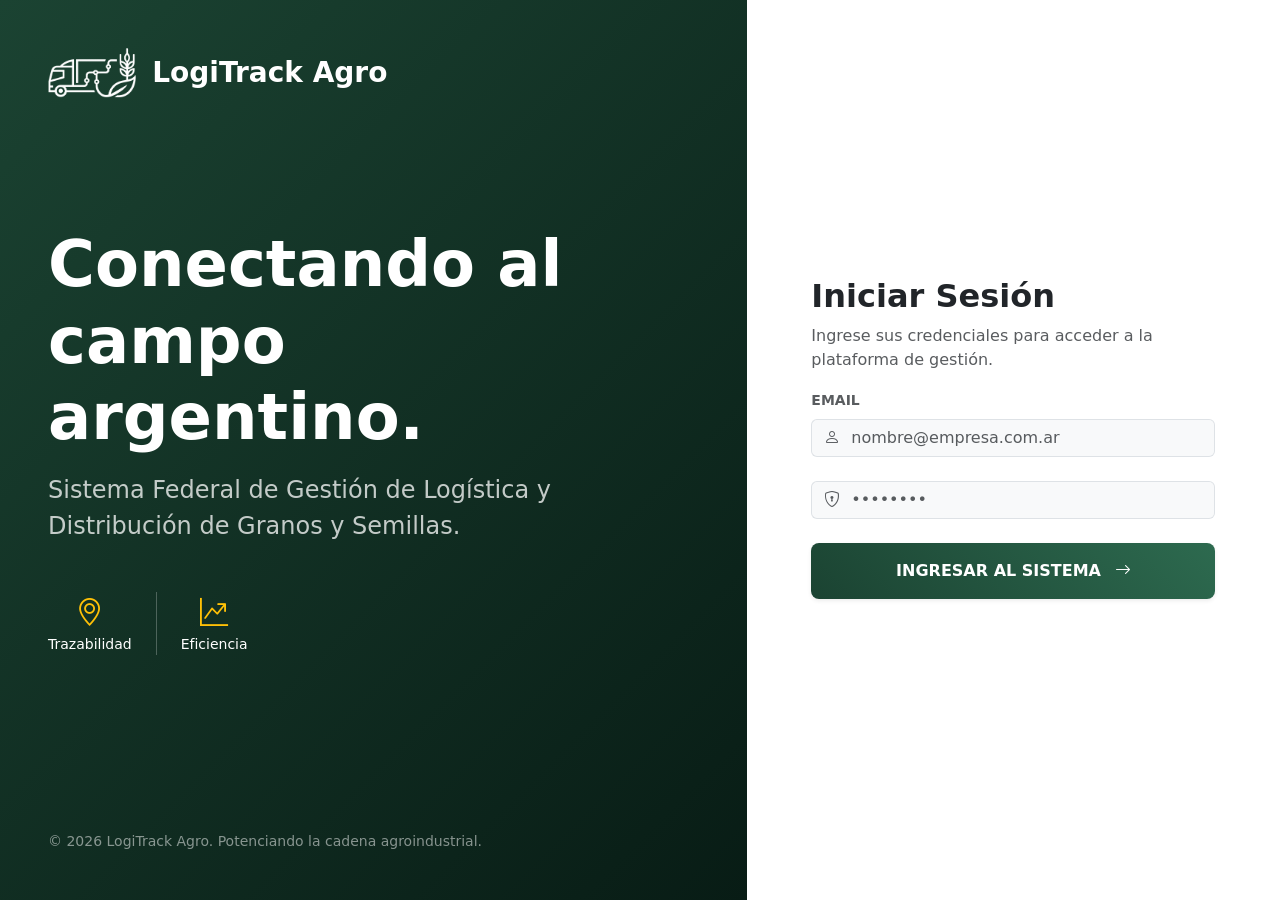
==== frontend/index.html @ b63d2535 "feat: Actualiza rutas de redirección y añade archivo index.html para la página de inicio Configuraci" ====
<!DOCTYPE html>
<html lang="es">

<head>
    <meta charset="UTF-8">
    <meta name="viewport" content="width=device-width, initial-scale=1.0">
    <link href="https://cdn.jsdelivr.net/npm/bootstrap@5.3.3/dist/css/bootstrap.min.css" rel="stylesheet">
    <link rel="stylesheet" href="https://cdn.jsdelivr.net/npm/bootstrap-icons@1.11.3/font/bootstrap-icons.min.css">
    <title>LogiTrack Agro</title>
    <style>
        .bg-agro-gradient {
            background: linear-gradient(135deg, #1b4332 0%, #081c15 100%);
        }

        .glass-effect {
            background-color: rgba(255, 255, 255, 0.95);
            backdrop-filter: blur(10px);
        }
    </style>
</head>

<body class="min-vh-100 d-flex flex-column bg-light">

    <main class="d-flex flex-grow-1">
        <div class="container-fluid p-0">
            <div class="row g-0 min-vh-100">

                <div
                    class="col-lg-7 d-none d-lg-flex flex-column justify-content-between p-5 bg-agro-gradient text-white">
                    <div class="d-flex align-items-center gap-3">
                        <!-- <i class="bi bi-truck-flatbed fs-1 text-warning"></i> -->
                         <img src="img/logo-white.png" alt="Logo" height="50">
                        <span class="fs-3 fw-bold tracking-tight">LogiTrack Agro</span>
                    </div>

                    <div class="mb-5">
                        <h1 class="display-3 fw-bolder mb-3">Conectando al campo <br> argentino.</h1>
                        <p class="fs-4 fw-light opacity-75">Sistema Federal de Gestión de Logística y Distribución de
                            Granos y Semillas.</p>
                        <div class="d-flex gap-4 mt-5">
                            <div class="text-center">
                                <i class="bi bi-geo-alt fs-3 text-warning"></i>
                                <p class="small mb-0">Trazabilidad</p>
                            </div>
                            <div class="vr"></div>
                            <!--  <div class="text-center">
                                <i class="bi bi-box-seam fs-3 text-warning"></i>
                                <p class="small mb-0">Control de Carga</p>
                            </div>-->
                            <div class="text-center">
                                <i class="bi bi-graph-up-arrow fs-3 text-warning"></i>
                                <p class="small mb-0">Eficiencia</p>
                            </div>
                        </div>

                        <!-- <div class="d-flex gap-4 mt-5">
                                <div class="col-md-6 col-xl-4">
                                    <div
                                        class="d-flex align-items-center gap-3 p-3 rounded-4 bg-white bg-opacity-10 border border-white border-opacity-10">
                                        <i class="bi bi-shield-check fs-2 text-warning"></i>
                                        <div>
                                            <h6 class="mb-0 fw-bold">Seguridad</h6>
                                            <small class="opacity-75">Protocolos de blindaje operativo.</small>
                                        </div>
                                    </div>
                                </div>
                                <div class="col-md-6 col-xl-4">
                                    <div
                                        class="d-flex align-items-center gap-3 p-3 rounded-4 bg-white bg-opacity-10 border border-white border-opacity-10">
                                        <i class="bi bi-graph-up-arrow fs-2 text-warning"></i>
                                        <div>
                                            <h6 class="mb-0 fw-bold">Eficiencia</h6>
                                            <small class="opacity-75">Optimización de flotas y rutas.</small>
                                        </div>
                                    </div>
                                </div>
                            </div> -->
                    </div>


                    <div class="small opacity-50">
                        &copy; 2026 LogiTrack Agro. Potenciando la cadena agroindustrial.
                    </div>
                </div>

                <div class="col-12 col-lg-5 d-flex align-items-center justify-content-center bg-white">
                    <div class="w-100 px-4 px-md-5" style="max-width: 500px;">

                        <div class="d-lg-none text-center mb-4">
                         <img src="img/logo-logitrack.png" alt="Logo" height="100">
                        </div>

                        <div class="mb-3">
                            <h2 class="fw-bold text-dark mb-2">Iniciar Sesión</h2>
                            <p class="text-muted">Ingrese sus credenciales para acceder a la plataforma de gestión.</p>
                        </div>

                        <form>
                            <div class="mb-4">
                                <label for="exampleInputEmail1"
                                    class="form-label small fw-bold text-uppercase text-muted">Email</label>
                                <div class="input-group">
                                    <span class="input-group-text bg-light border-end-0 text-muted"><i
                                            class="bi bi-person"></i></span>
                                    <input type="email" class="form-control bg-light border-start-0 ps-0"
                                        id="exampleInputEmail1" placeholder="nombre@empresa.com.ar">
                                </div>
                            </div>

                            <div class="mb-4">
                                <!-- <div class="d-flex justify-content-between">
                                    <label for="exampleInputPassword1" class="form-label small fw-bold text-uppercase text-muted">Contraseña</label>
                                    <a href="#" class="small text-success fw-semibold text-decoration-none">¿Olvidó su contraseña?</a>
                                </div> -->
                                <div class="input-group">
                                    <span class="input-group-text bg-light border-end-0 text-muted"><i
                                            class="bi bi-shield-lock"></i></span>
                                    <input type="password" class="form-control bg-light border-start-0 ps-0"
                                        id="exampleInputPassword1" placeholder="••••••••">
                                </div>
                            </div>

                            <!-- <div class="mb-4 form-check">
                                <input type="checkbox" class="form-check-input" id="rememberMe">
                                <label class="form-check-label small text-muted" for="rememberMe">Recordar mi sesión en este equipo</label>
                            </div> -->

                            <div id="mensajeError"
                                class="alert alert-danger d-none border-0 shadow-sm rounded-3 py-2 mb-4" role="alert">
                                <div class="d-flex align-items-center">
                                    <i class="bi bi-x-circle-fill me-2"></i>
                                    <span class="small fw-medium">Credenciales no reconocidas en el sistema.</span>
                                </div>
                            </div>

                            <button type="button"
                                class="btn btn-success w-100 py-3 fw-bold rounded-3 shadow-sm border-0 mb-4"
                                id="btnIngresar" style="background: linear-gradient(45deg, #1b4332, #2d6a4f);">
                                INGRESAR AL SISTEMA <i class="bi bi-arrow-right ms-2"></i>
                            </button>

                            <!-- <div class="text-center">
                                <span class="small text-muted">¿Necesita asistencia técnica? <a href="#" class="text-success fw-bold">Contactar Soporte</a></span>
                            </div> -->
                        </form>
                    </div>
                </div>

            </div>
        </div>
    </main>

    <script src="js/config.js"></script>
    <script src="js/validarLogin.js"></script>
    <script src="https://cdn.jsdelivr.net/npm/bootstrap@5.3.3/dist/js/bootstrap.bundle.min.js"></script>
</body>

</html>
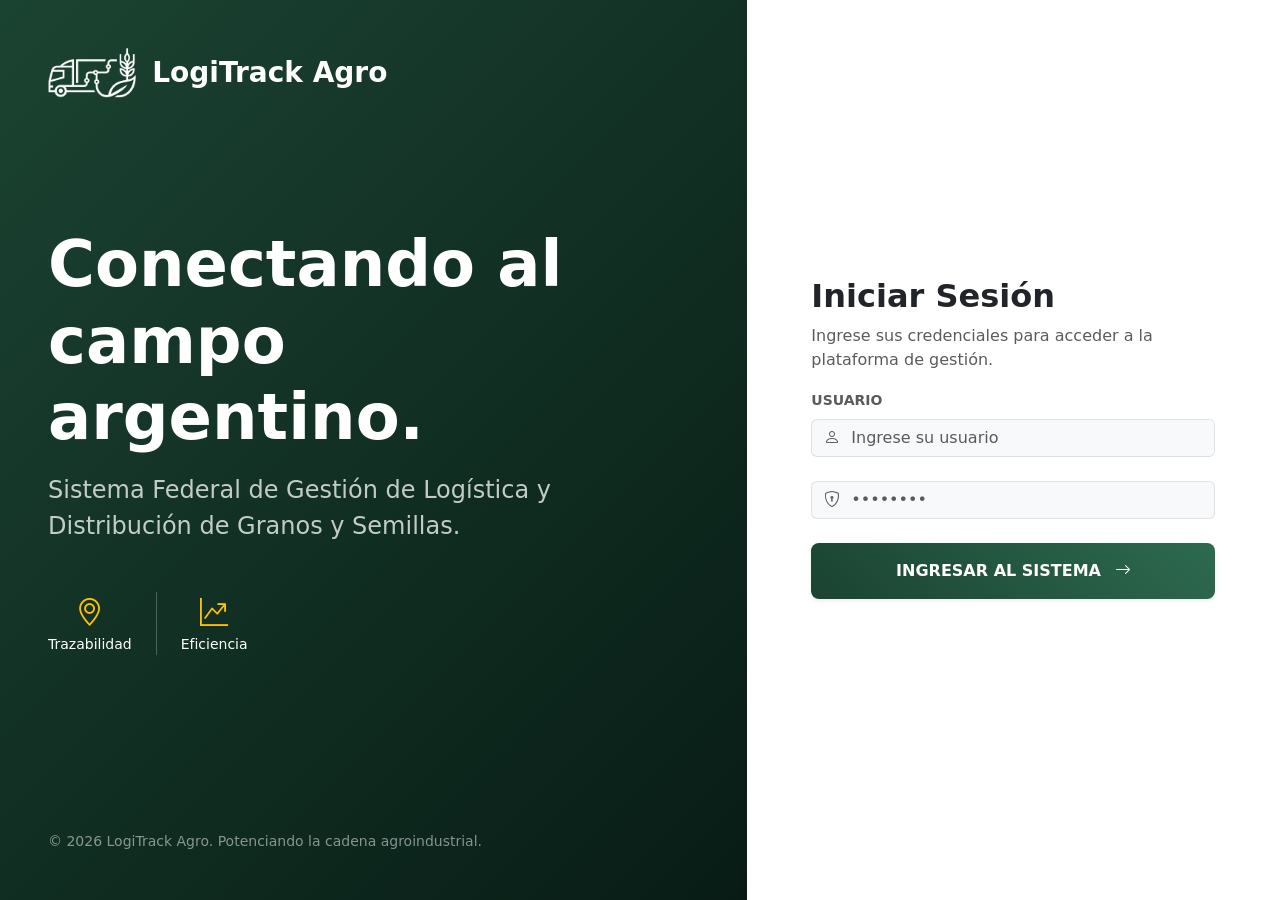
==== commit eac8e56f: "feat: Actualiza el formulario de inicio de sesión Cambio de uso del mail por un usuario (username)." ====
--- a/frontend/index.html
+++ b/frontend/index.html
@@ -29,7 +29,7 @@
                     class="col-lg-7 d-none d-lg-flex flex-column justify-content-between p-5 bg-agro-gradient text-white">
                     <div class="d-flex align-items-center gap-3">
                         <!-- <i class="bi bi-truck-flatbed fs-1 text-warning"></i> -->
-                         <img src="img/logo-white.png" alt="Logo" height="50">
+                        <img src="img/logo-white.png" alt="Logo" height="50">
                         <span class="fs-3 fw-bold tracking-tight">LogiTrack Agro</span>
                     </div>
 
@@ -87,16 +87,16 @@
                     <div class="w-100 px-4 px-md-5" style="max-width: 500px;">
 
                         <div class="d-lg-none text-center mb-4">
-                         <img src="img/logo-logitrack.png" alt="Logo" height="100">
+                            <img src="img/logo-logitrack.png" alt="Logo" height="100">
                         </div>
 
                         <div class="mb-3">
                             <h2 class="fw-bold text-dark mb-2">Iniciar Sesión</h2>
                             <p class="text-muted">Ingrese sus credenciales para acceder a la plataforma de gestión.</p>
                         </div>
-
-                        <form>
-                            <div class="mb-4">
+                        <!-- Agregamos el id="loginForm" al formulario -->
+                        <form id="loginForm">
+                            <!-- <div class="mb-4">
                                 <label for="exampleInputEmail1"
                                     class="form-label small fw-bold text-uppercase text-muted">Email</label>
                                 <div class="input-group">
@@ -104,6 +104,17 @@
                                             class="bi bi-person"></i></span>
                                     <input type="email" class="form-control bg-light border-start-0 ps-0"
                                         id="exampleInputEmail1" placeholder="nombre@empresa.com.ar">
+                                </div>
+                            </div> -->
+
+                            <div class="mb-4">
+                                <label for="inputUsername"
+                                    class="form-label small fw-bold text-uppercase text-muted">Usuario</label>
+                                <div class="input-group">
+                                    <span class="input-group-text bg-light border-end-0 text-muted"><i
+                                            class="bi bi-person"></i></span>
+                                    <input type="text" class="form-control bg-light border-start-0 ps-0"
+                                        id="inputUsername" placeholder="Ingrese su usuario">
                                 </div>
                             </div>
 
@@ -133,7 +144,8 @@
                                 </div>
                             </div>
 
-                            <button type="button"
+                            <!-- Cambiamos type="button" por type="submit" -->
+                            <button type="submit"
                                 class="btn btn-success w-100 py-3 fw-bold rounded-3 shadow-sm border-0 mb-4"
                                 id="btnIngresar" style="background: linear-gradient(45deg, #1b4332, #2d6a4f);">
                                 INGRESAR AL SISTEMA <i class="bi bi-arrow-right ms-2"></i>
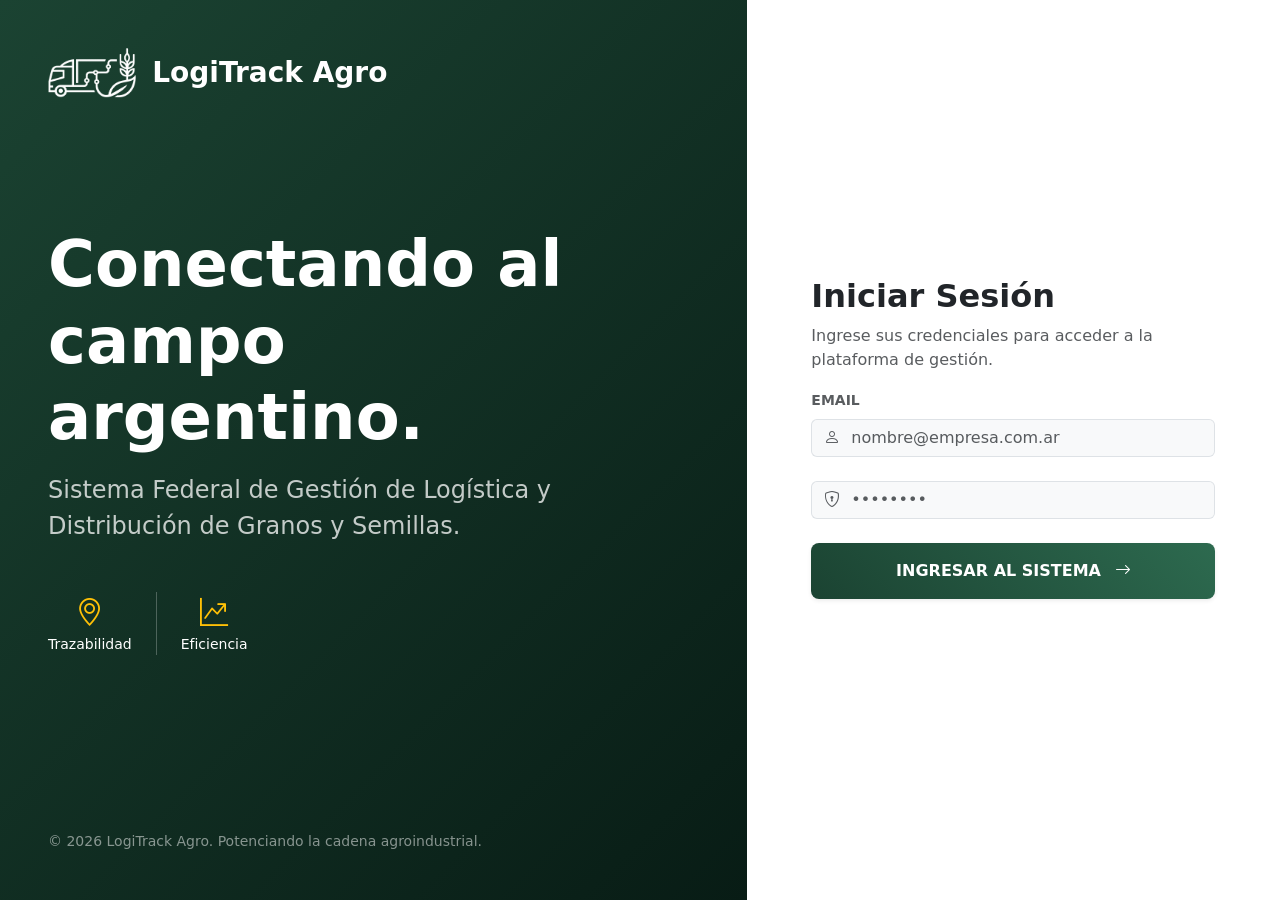
==== commit a4fb592a: "Merge branch 'develop' into #123-agregar-latitud-longitud" ====
--- a/frontend/index.html
+++ b/frontend/index.html
@@ -29,7 +29,7 @@
                     class="col-lg-7 d-none d-lg-flex flex-column justify-content-between p-5 bg-agro-gradient text-white">
                     <div class="d-flex align-items-center gap-3">
                         <!-- <i class="bi bi-truck-flatbed fs-1 text-warning"></i> -->
-                        <img src="img/logo-white.png" alt="Logo" height="50">
+                         <img src="img/logo-white.png" alt="Logo" height="50">
                         <span class="fs-3 fw-bold tracking-tight">LogiTrack Agro</span>
                     </div>
 
@@ -87,16 +87,16 @@
                     <div class="w-100 px-4 px-md-5" style="max-width: 500px;">
 
                         <div class="d-lg-none text-center mb-4">
-                            <img src="img/logo-logitrack.png" alt="Logo" height="100">
+                         <img src="img/logo-logitrack.png" alt="Logo" height="100">
                         </div>
 
                         <div class="mb-3">
                             <h2 class="fw-bold text-dark mb-2">Iniciar Sesión</h2>
                             <p class="text-muted">Ingrese sus credenciales para acceder a la plataforma de gestión.</p>
                         </div>
-                        <!-- Agregamos el id="loginForm" al formulario -->
-                        <form id="loginForm">
-                            <!-- <div class="mb-4">
+
+                        <form>
+                            <div class="mb-4">
                                 <label for="exampleInputEmail1"
                                     class="form-label small fw-bold text-uppercase text-muted">Email</label>
                                 <div class="input-group">
@@ -104,17 +104,6 @@
                                             class="bi bi-person"></i></span>
                                     <input type="email" class="form-control bg-light border-start-0 ps-0"
                                         id="exampleInputEmail1" placeholder="nombre@empresa.com.ar">
-                                </div>
-                            </div> -->
-
-                            <div class="mb-4">
-                                <label for="inputUsername"
-                                    class="form-label small fw-bold text-uppercase text-muted">Usuario</label>
-                                <div class="input-group">
-                                    <span class="input-group-text bg-light border-end-0 text-muted"><i
-                                            class="bi bi-person"></i></span>
-                                    <input type="text" class="form-control bg-light border-start-0 ps-0"
-                                        id="inputUsername" placeholder="Ingrese su usuario">
                                 </div>
                             </div>
 
@@ -144,8 +133,7 @@
                                 </div>
                             </div>
 
-                            <!-- Cambiamos type="button" por type="submit" -->
-                            <button type="submit"
+                            <button type="button"
                                 class="btn btn-success w-100 py-3 fw-bold rounded-3 shadow-sm border-0 mb-4"
                                 id="btnIngresar" style="background: linear-gradient(45deg, #1b4332, #2d6a4f);">
                                 INGRESAR AL SISTEMA <i class="bi bi-arrow-right ms-2"></i>
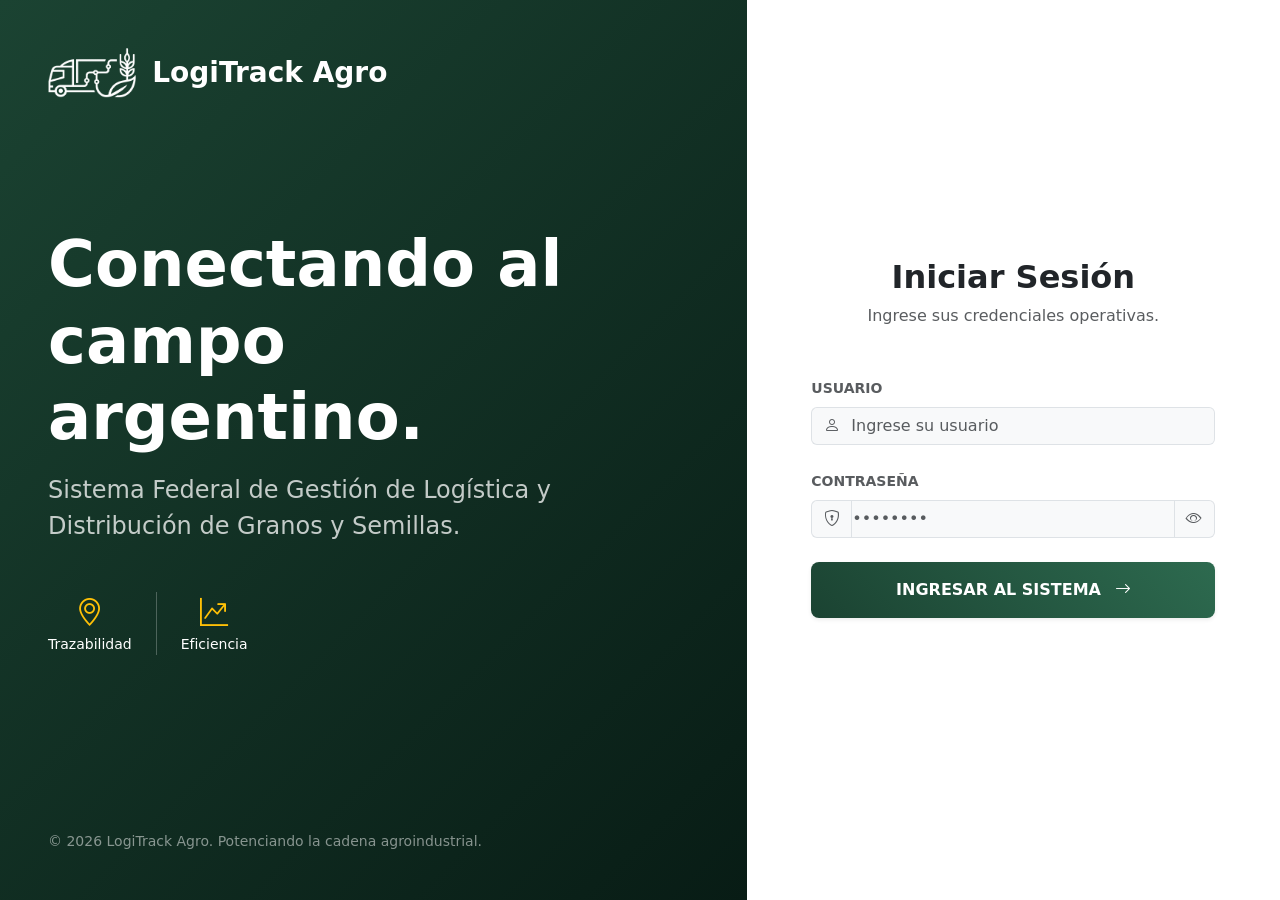
==== commit fee0ff2a: "refactor: Mejora el diseño y funcionalidad del formulario de inicio de sesión - Se mejora la respues" ====
--- a/frontend/index.html
+++ b/frontend/index.html
@@ -6,30 +6,25 @@
     <meta name="viewport" content="width=device-width, initial-scale=1.0">
     <link href="https://cdn.jsdelivr.net/npm/bootstrap@5.3.3/dist/css/bootstrap.min.css" rel="stylesheet">
     <link rel="stylesheet" href="https://cdn.jsdelivr.net/npm/bootstrap-icons@1.11.3/font/bootstrap-icons.min.css">
+    <link rel="stylesheet" href="./css/head.css">
+    <link rel="stylesheet" href="./css/index.css">
     <title>LogiTrack Agro</title>
-    <style>
-        .bg-agro-gradient {
-            background: linear-gradient(135deg, #1b4332 0%, #081c15 100%);
-        }
-
-        .glass-effect {
-            background-color: rgba(255, 255, 255, 0.95);
-            backdrop-filter: blur(10px);
-        }
-    </style>
 </head>
 
 <body class="min-vh-100 d-flex flex-column bg-light">
+    <!-- Barra superior visible solo en móviles para mantener el branding -->
+    <div class="d-lg-none bg-agro-gradient py-2 shadow-sm"></div>
 
     <main class="d-flex flex-grow-1">
         <div class="container-fluid p-0">
             <div class="row g-0 min-vh-100">
 
+                <!-- Panel Izquierdo (Desktop) -->
                 <div
                     class="col-lg-7 d-none d-lg-flex flex-column justify-content-between p-5 bg-agro-gradient text-white">
                     <div class="d-flex align-items-center gap-3">
                         <!-- <i class="bi bi-truck-flatbed fs-1 text-warning"></i> -->
-                         <img src="img/logo-white.png" alt="Logo" height="50">
+                        <img src="img/logo-white.png" alt="Logo" height="50">
                         <span class="fs-3 fw-bold tracking-tight">LogiTrack Agro</span>
                     </div>
 
@@ -83,20 +78,23 @@
                     </div>
                 </div>
 
-                <div class="col-12 col-lg-5 d-flex align-items-center justify-content-center bg-white">
-                    <div class="w-100 px-4 px-md-5" style="max-width: 500px;">
+                <!-- Panel Derecho (Login) -->
+                <div
+                    class="col-12 col-lg-5 d-flex align-items-center justify-content-center bg-white position-relative">
 
-                        <div class="d-lg-none text-center mb-4">
-                         <img src="img/logo-logitrack.png" alt="Logo" height="100">
+                    <!-- Aplicamos un contenedor con diseño limpio, listo para glass-effect si se cambia el fondo -->
+                    <div class="w-100 px-4 px-md-5 py-5" style="max-width: 500px;">
+
+                        <div class="text-center mb-5">
+                            <!-- Logo principal, visible en ambas resoluciones para reforzar marca -->
+                            <img src="img/logo-logitrack.png" alt="Logo LogiTrack" height="80" class="mb-3 d-lg-none">
+                            <h2 class="fw-bold text-dark mb-2">Iniciar Sesión</h2>
+                            <p class="text-muted">Ingrese sus credenciales operativas.</p>
                         </div>
 
-                        <div class="mb-3">
-                            <h2 class="fw-bold text-dark mb-2">Iniciar Sesión</h2>
-                            <p class="text-muted">Ingrese sus credenciales para acceder a la plataforma de gestión.</p>
-                        </div>
-
-                        <form>
-                            <div class="mb-4">
+                        <!-- Agregamos el id="loginForm" al formulario -->
+                        <form id="loginForm" novalidate>
+                            <!-- <div class="mb-4">
                                 <label for="exampleInputEmail1"
                                     class="form-label small fw-bold text-uppercase text-muted">Email</label>
                                 <div class="input-group">
@@ -105,18 +103,39 @@
                                     <input type="email" class="form-control bg-light border-start-0 ps-0"
                                         id="exampleInputEmail1" placeholder="nombre@empresa.com.ar">
                                 </div>
+                            </div> -->
+
+                            <!-- Input Usuario -->
+                            <div class="mb-4">
+                                <label for="inputUsername"
+                                    class="form-label small fw-bold text-uppercase text-muted">Usuario</label>
+                                <div class="input-group">
+                                    <span class="input-group-text bg-light border-end-0 text-muted">
+                                        <i class="bi bi-person"></i>
+                                    </span>
+                                    <input type="text" class="form-control bg-light border-start-0 ps-0"
+                                        id="inputUsername" placeholder="Ingrese su usuario" required>
+                                </div>
                             </div>
 
+                            <!-- Input Contraseña con Toggle -->
                             <div class="mb-4">
                                 <!-- <div class="d-flex justify-content-between">
                                     <label for="exampleInputPassword1" class="form-label small fw-bold text-uppercase text-muted">Contraseña</label>
                                     <a href="#" class="small text-success fw-semibold text-decoration-none">¿Olvidó su contraseña?</a>
                                 </div> -->
+                                <label for="inputPassword"
+                                    class="form-label small fw-bold text-uppercase text-muted">Contraseña</label>
                                 <div class="input-group">
-                                    <span class="input-group-text bg-light border-end-0 text-muted"><i
-                                            class="bi bi-shield-lock"></i></span>
-                                    <input type="password" class="form-control bg-light border-start-0 ps-0"
-                                        id="exampleInputPassword1" placeholder="••••••••">
+                                    <span class="input-group-text bg-light border-end-0 text-muted">
+                                        <i class="bi bi-shield-lock"></i>
+                                    </span>
+                                    <input type="password" class="form-control bg-light border-x-0 ps-0"
+                                        id="inputPassword" placeholder="••••••••" required>
+                                    <span class="input-group-text bg-light border-start-0 text-muted cursor-pointer"
+                                        id="togglePassword">
+                                        <i class="bi bi-eye"></i>
+                                    </span>
                                 </div>
                             </div>
 
@@ -125,15 +144,18 @@
                                 <label class="form-check-label small text-muted" for="rememberMe">Recordar mi sesión en este equipo</label>
                             </div> -->
 
+                            <!-- Alerta de Error -->
                             <div id="mensajeError"
                                 class="alert alert-danger d-none border-0 shadow-sm rounded-3 py-2 mb-4" role="alert">
                                 <div class="d-flex align-items-center">
                                     <i class="bi bi-x-circle-fill me-2"></i>
-                                    <span class="small fw-medium">Credenciales no reconocidas en el sistema.</span>
+                                    <span class="small fw-medium" id="errorText">Credenciales no reconocidas en el
+                                        sistema.</span>
                                 </div>
                             </div>
 
-                            <button type="button"
+                            <!-- Botón Submit -->
+                            <button type="submit"
                                 class="btn btn-success w-100 py-3 fw-bold rounded-3 shadow-sm border-0 mb-4"
                                 id="btnIngresar" style="background: linear-gradient(45deg, #1b4332, #2d6a4f);">
                                 INGRESAR AL SISTEMA <i class="bi bi-arrow-right ms-2"></i>
--- a/frontend/css/head.css
+++ b/frontend/css/head.css
@@ -0,0 +1,4 @@
+/* Gradiente corporativo para la barra de navegación */
+.bg-agro-gradient {
+    background: linear-gradient(135deg, #1b4332 0%, #081c15 100%);
+}
--- a/frontend/css/index.css
+++ b/frontend/css/index.css
@@ -0,0 +1,7 @@
+.glass-effect {
+    background-color: rgba(255, 255, 255, 0.95);
+    backdrop-filter: blur(10px);
+}
+
+/* Pequeño ajuste para el botón de revelar contraseña */
+.cursor-pointer { cursor: pointer; }
